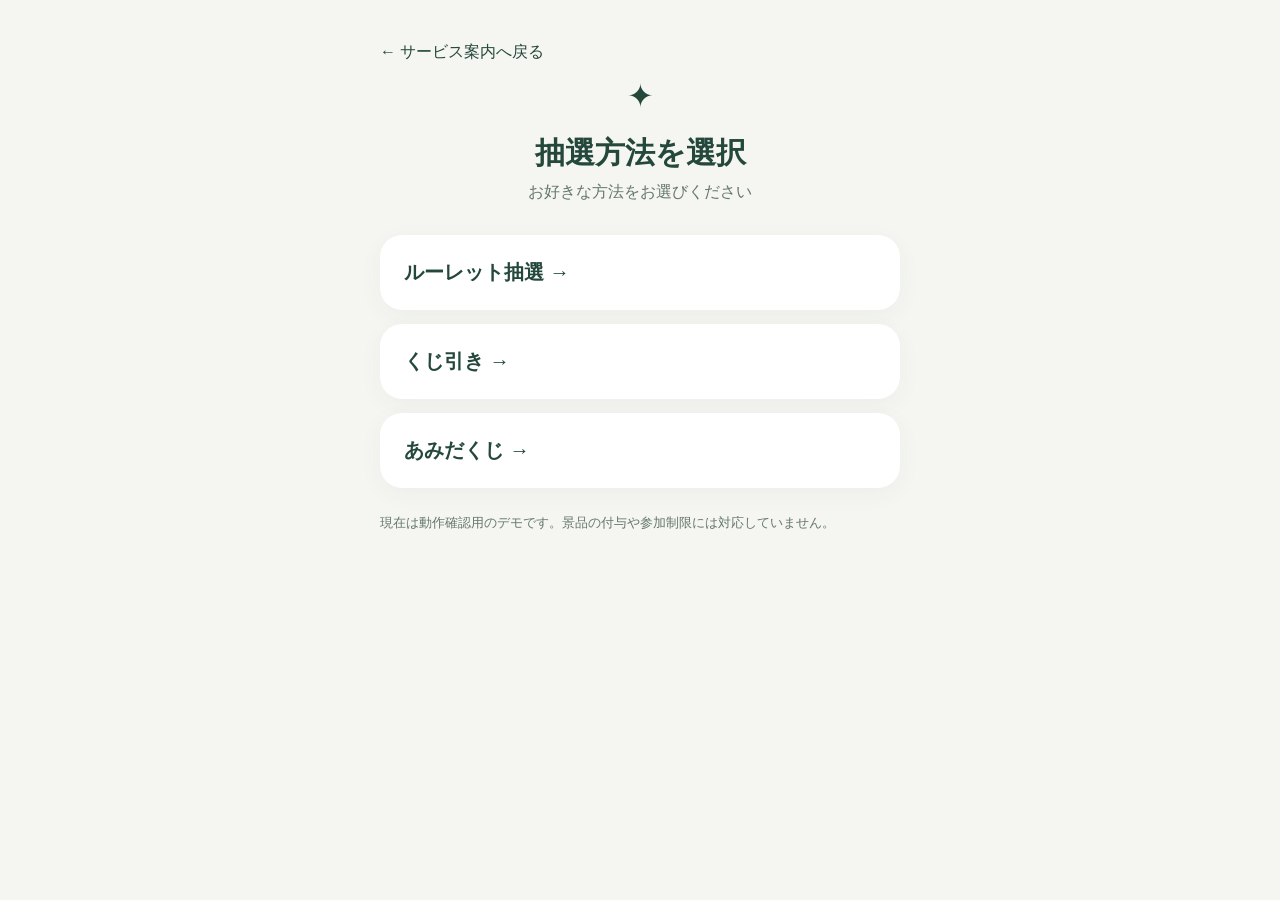
==== lottery/index.html @ 1429340f "Add files via upload" ====
<!doctype html><html lang="ja"><head><meta charset="utf-8"><meta name="viewport" content="width=device-width,initial-scale=1"><title>抽選方法を選択</title><link rel="stylesheet" href="../style.css"></head><body><main><a class="back" href="../">← サービス案内へ戻る</a><div class="spark">✦</div><h1>抽選方法を選択</h1><p class="sub">お好きな方法をお選びください</p><div id="choices" class="links"></div><p class="note">現在は動作確認用のデモです。景品の付与や参加制限には対応していません。</p></main><script src="../config.js"></script><script>
'use strict';const root=document.getElementById('choices');for(const x of window.NFC_CONFIG.lottery){if(!x.enabled)continue;const a=document.createElement('a');a.className='link';a.href='play.html?type='+encodeURIComponent(x.type);a.textContent=x.label+' →';root.append(a)}
</script></body></html>
---- style.css ----
:root{font-family:-apple-system,BlinkMacSystemFont,'Noto Sans JP',sans-serif;color:#25483c;background:#f5f6f1}*{box-sizing:border-box}body{margin:0}main{max-width:560px;margin:auto;padding:42px 20px 64px}h1{text-align:center;font-size:30px;margin:18px 0 8px}p.sub{text-align:center;color:#65776f;margin:0 0 32px}.spark{text-align:center;font-size:32px}.links{display:grid;gap:14px}.link,button{display:block;width:100%;border:0;border-radius:22px;background:white;color:#25483c;text-decoration:none;text-align:left;padding:24px;font-weight:700;font-size:20px;box-shadow:0 6px 25px #25483c0b;cursor:pointer}.link:focus-visible,button:focus-visible{outline:3px solid #287c6b}.link small{display:block;font-size:13px;color:#66796f;margin-top:8px;font-weight:400}.back{display:inline-block;margin-bottom:14px;color:#25483c;text-decoration:none}.note{font-size:13px;color:#65776f;line-height:1.7;margin-top:24px}.result{padding:28px;border-radius:22px;background:#fff;text-align:center;font-size:25px;font-weight:700;margin:20px 0;min-height:90px}.start{background:#245b48;color:white;text-align:center}footer{text-align:center;color:#89988f;font-size:12px;margin-top:36px}
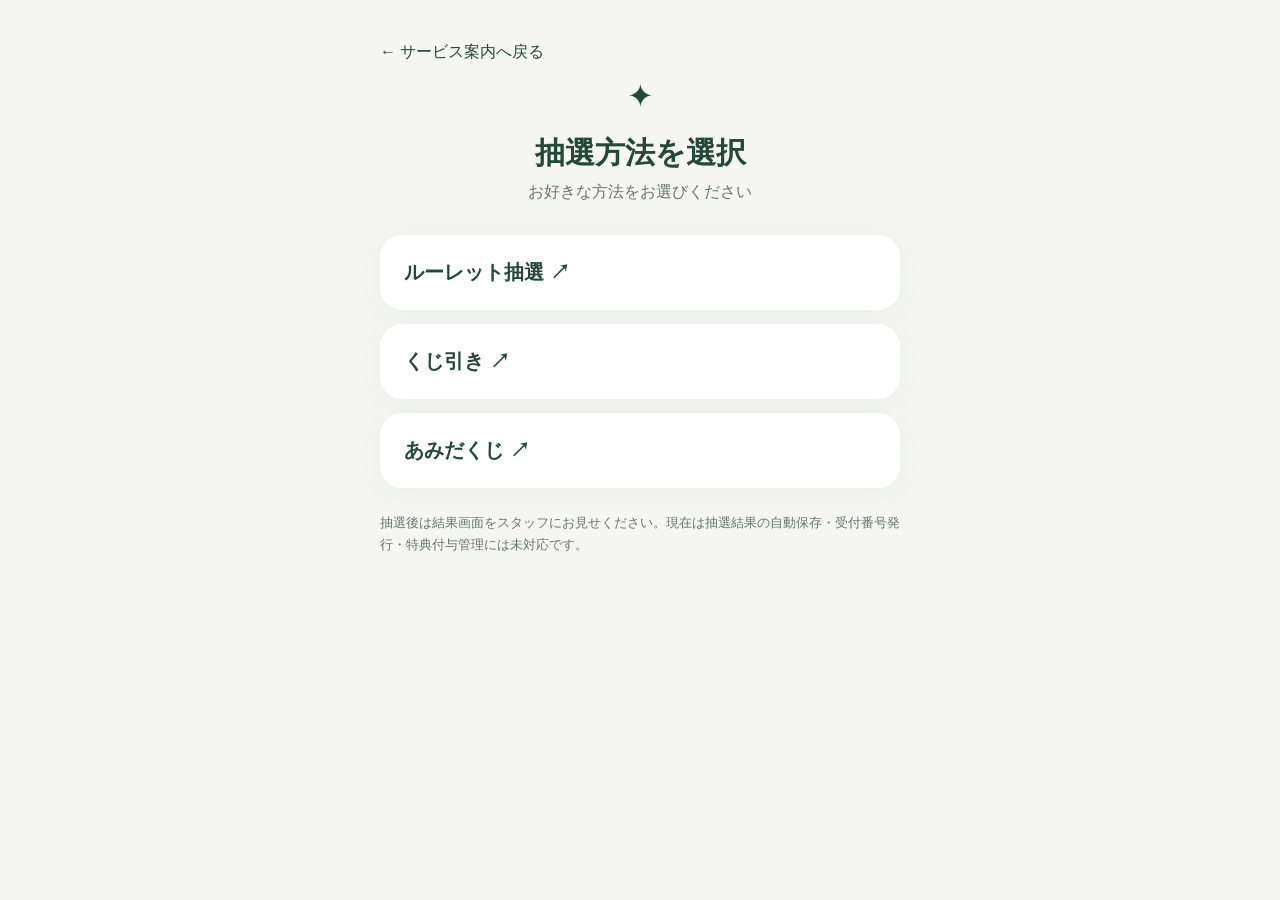
==== commit 25e3ba09: "Link lottery menu to existing GitHub lottery apps" ====
--- a/lottery/index.html
+++ b/lottery/index.html
@@ -1,3 +1,36 @@
-<!doctype html><html lang="ja"><head><meta charset="utf-8"><meta name="viewport" content="width=device-width,initial-scale=1"><title>抽選方法を選択</title><link rel="stylesheet" href="../style.css"></head><body><main><a class="back" href="../">← サービス案内へ戻る</a><div class="spark">✦</div><h1>抽選方法を選択</h1><p class="sub">お好きな方法をお選びください</p><div id="choices" class="links"></div><p class="note">現在は動作確認用のデモです。景品の付与や参加制限には対応していません。</p></main><script src="../config.js"></script><script>
-'use strict';const root=document.getElementById('choices');for(const x of window.NFC_CONFIG.lottery){if(!x.enabled)continue;const a=document.createElement('a');a.className='link';a.href='play.html?type='+encodeURIComponent(x.type);a.textContent=x.label+' →';root.append(a)}
-</script></body></html>
+<!doctype html>
+<html lang="ja">
+<head>
+  <meta charset="utf-8">
+  <meta name="viewport" content="width=device-width,initial-scale=1">
+  <meta name="theme-color" content="#f5f6f1">
+  <title>抽選方法を選択</title>
+  <link rel="stylesheet" href="../style.css">
+</head>
+<body>
+  <main>
+    <a class="back" href="../">← サービス案内へ戻る</a>
+    <div class="spark">✦</div>
+    <h1>抽選方法を選択</h1>
+    <p class="sub">お好きな方法をお選びください</p>
+    <div id="choices" class="links"></div>
+    <p class="note">抽選後は結果画面をスタッフにお見せください。現在は抽選結果の自動保存・受付番号発行・特典付与管理には未対応です。</p>
+  </main>
+  <script>
+    'use strict';
+    const choices = [
+      {label:'ルーレット抽選',url:'https://1ma-ma-ma1.github.io/ru-retto/roulette/'},
+      {label:'くじ引き',url:'https://1ma-ma-ma1.github.io/ru-retto/kuji/'},
+      {label:'あみだくじ',url:'https://1ma-ma-ma1.github.io/ru-retto/amida/'}
+    ];
+    const root=document.getElementById('choices');
+    for(const item of choices){
+      const a=document.createElement('a');
+      a.className='link';
+      a.href=item.url;
+      a.textContent=item.label+' ↗';
+      root.append(a);
+    }
+  </script>
+</body>
+</html>
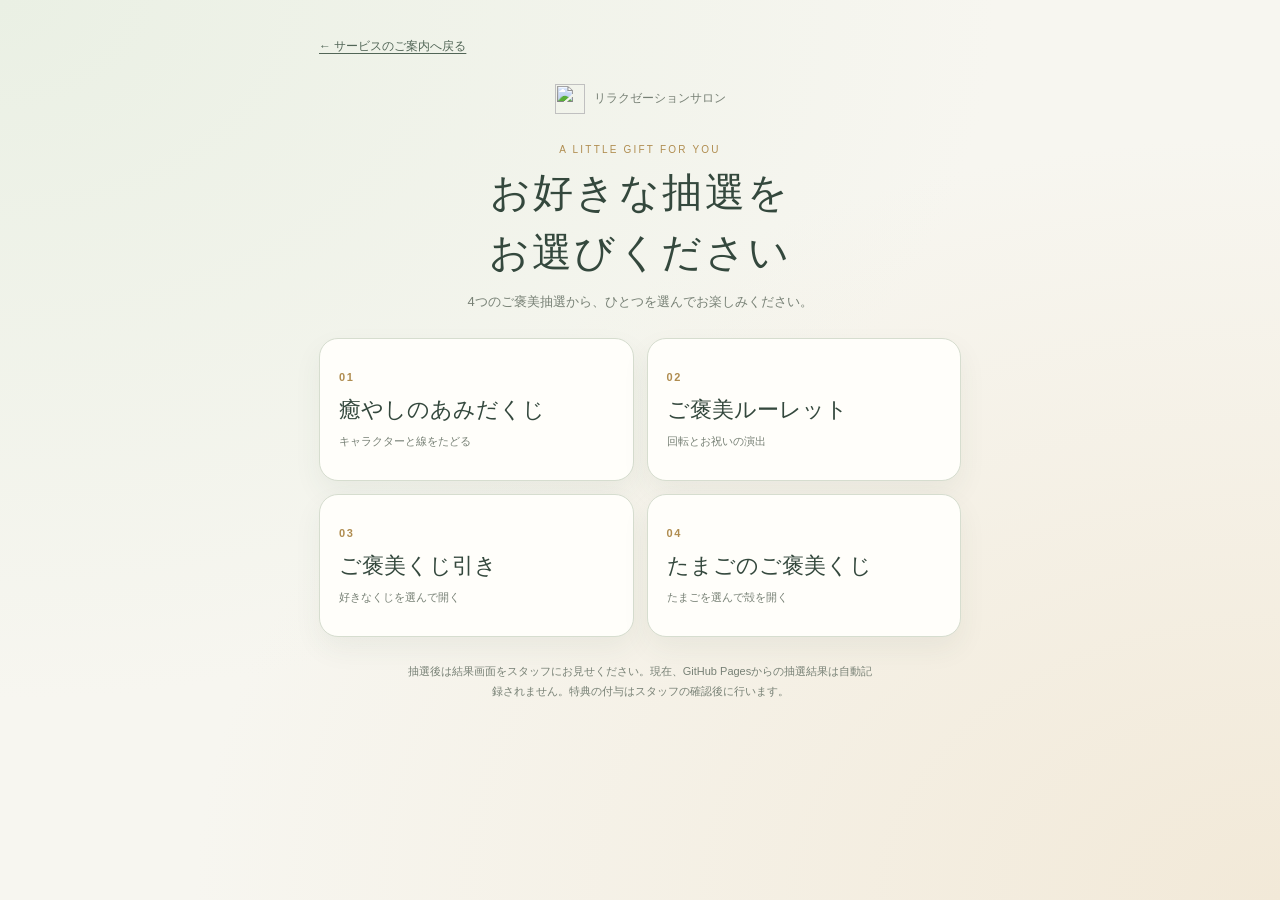
==== commit 538a62ea: "Show four integrated amida games from a single salon NFC lottery URL" ====
--- a/lottery/index.html
+++ b/lottery/index.html
@@ -3,34 +3,32 @@
 <head>
   <meta charset="utf-8">
   <meta name="viewport" content="width=device-width,initial-scale=1">
-  <meta name="theme-color" content="#f5f6f1">
-  <title>抽選方法を選択</title>
-  <link rel="stylesheet" href="../style.css">
+  <meta name="theme-color" content="#526657">
+  <meta name="description" content="4つのご褒美抽選からお好きなものをお選びください。">
+  <title>ご褒美抽選 | 抽選方法を選ぶ</title>
+  <style>
+    :root{color-scheme:light;--bg:#f7f6f0;--paper:#fffefa;--ink:#34483d;--muted:#778075;--green:#526657;--line:#d6ddcf;--gold:#b08d50;--serif:"Yu Mincho","Hiragino Mincho ProN",Georgia,serif;--sans:"Yu Gothic","Hiragino Kaku Gothic ProN",Meiryo,sans-serif}
+    *{box-sizing:border-box}body{margin:0;min-height:100dvh;background:radial-gradient(ellipse at 0% 0%,#eaf0e4,transparent 55%),radial-gradient(ellipse at 100% 100%,#f2e9d8,transparent 60%),var(--bg);color:var(--ink);font:14px/1.8 var(--sans)}
+    main{width:min(100%,680px);margin:0 auto;padding:25px 19px 60px}.back{display:inline-flex;align-items:center;min-height:44px;color:var(--green);font-size:12px;text-underline-offset:3px}.brand{display:flex;align-items:center;justify-content:center;gap:9px;margin-top:15px;font-size:12px;color:var(--muted)}.brand img{width:30px;height:30px}
+    .eyebrow{text-align:center;color:var(--gold);font-size:10px;letter-spacing:.22em;margin:27px 0 4px}h1{font:500 clamp(29px,7vw,40px)/1.5 var(--serif);text-align:center;letter-spacing:.06em;margin:0 0 7px}.lead{text-align:center;color:var(--muted);font-size:13px;margin:0 0 25px}
+    nav{display:grid;grid-template-columns:repeat(2,minmax(0,1fr));gap:13px}nav a{display:flex;flex-direction:column;justify-content:center;min-height:143px;padding:19px;border-radius:19px;border:1px solid var(--line);background:var(--paper);box-shadow:0 12px 28px #34483d10;color:var(--ink);text-decoration:none;transition:transform .2s,border-color .2s}nav a:hover{transform:translateY(-3px);border-color:var(--gold)}nav a:focus-visible,.back:focus-visible{outline:3px solid var(--gold);outline-offset:4px}.num{font-size:11px;color:var(--gold);font-weight:700;letter-spacing:.14em}nav strong{font:500 clamp(16px,4.5vw,22px)/1.6 var(--serif);margin:5px 0}nav small{font-size:11px;color:var(--muted)}.note{text-align:center;font-size:11px;color:var(--muted);margin:25px auto;max-width:470px}
+    @media(max-width:420px){nav{grid-template-columns:1fr;gap:10px}nav a{min-height:102px;padding:15px 18px}}@media(prefers-reduced-motion:reduce){nav a{transition:none}}
+  </style>
 </head>
 <body>
   <main>
-    <a class="back" href="../">← サービス案内へ戻る</a>
-    <div class="spark">✦</div>
-    <h1>抽選方法を選択</h1>
-    <p class="sub">お好きな方法をお選びください</p>
-    <div id="choices" class="links"></div>
-    <p class="note">抽選後は結果画面をスタッフにお見せください。現在は抽選結果の自動保存・受付番号発行・特典付与管理には未対応です。</p>
+    <a class="back" href="../">← サービスのご案内へ戻る</a>
+    <div class="brand"><img src="https://1ma-ma-ma1.github.io/amida/leaf.svg" alt="">リラクゼーションサロン</div>
+    <p class="eyebrow">A LITTLE GIFT FOR YOU</p>
+    <h1>お好きな抽選を<br>お選びください</h1>
+    <p class="lead">4つのご褒美抽選から、ひとつを選んでお楽しみください。</p>
+    <nav aria-label="抽選方法">
+      <a href="https://1ma-ma-ma1.github.io/amida/"><span class="num">01</span><strong>癒やしのあみだくじ</strong><small>キャラクターと線をたどる</small></a>
+      <a href="https://1ma-ma-ma1.github.io/amida/roulette/"><span class="num">02</span><strong>ご褒美ルーレット</strong><small>回転とお祝いの演出</small></a>
+      <a href="https://1ma-ma-ma1.github.io/amida/kuji/"><span class="num">03</span><strong>ご褒美くじ引き</strong><small>好きなくじを選んで開く</small></a>
+      <a href="https://1ma-ma-ma1.github.io/amida/egg/"><span class="num">04</span><strong>たまごのご褒美くじ</strong><small>たまごを選んで殻を開く</small></a>
+    </nav>
+    <p class="note">抽選後は結果画面をスタッフにお見せください。現在、GitHub Pagesからの抽選結果は自動記録されません。特典の付与はスタッフの確認後に行います。</p>
   </main>
-  <script>
-    'use strict';
-    const choices = [
-      {label:'ルーレット抽選',url:'https://1ma-ma-ma1.github.io/ru-retto/roulette/'},
-      {label:'くじ引き',url:'https://1ma-ma-ma1.github.io/ru-retto/kuji/'},
-      {label:'あみだくじ',url:'https://1ma-ma-ma1.github.io/ru-retto/amida/'}
-    ];
-    const root=document.getElementById('choices');
-    for(const item of choices){
-      const a=document.createElement('a');
-      a.className='link';
-      a.href=item.url;
-      a.textContent=item.label+' ↗';
-      root.append(a);
-    }
-  </script>
 </body>
 </html>
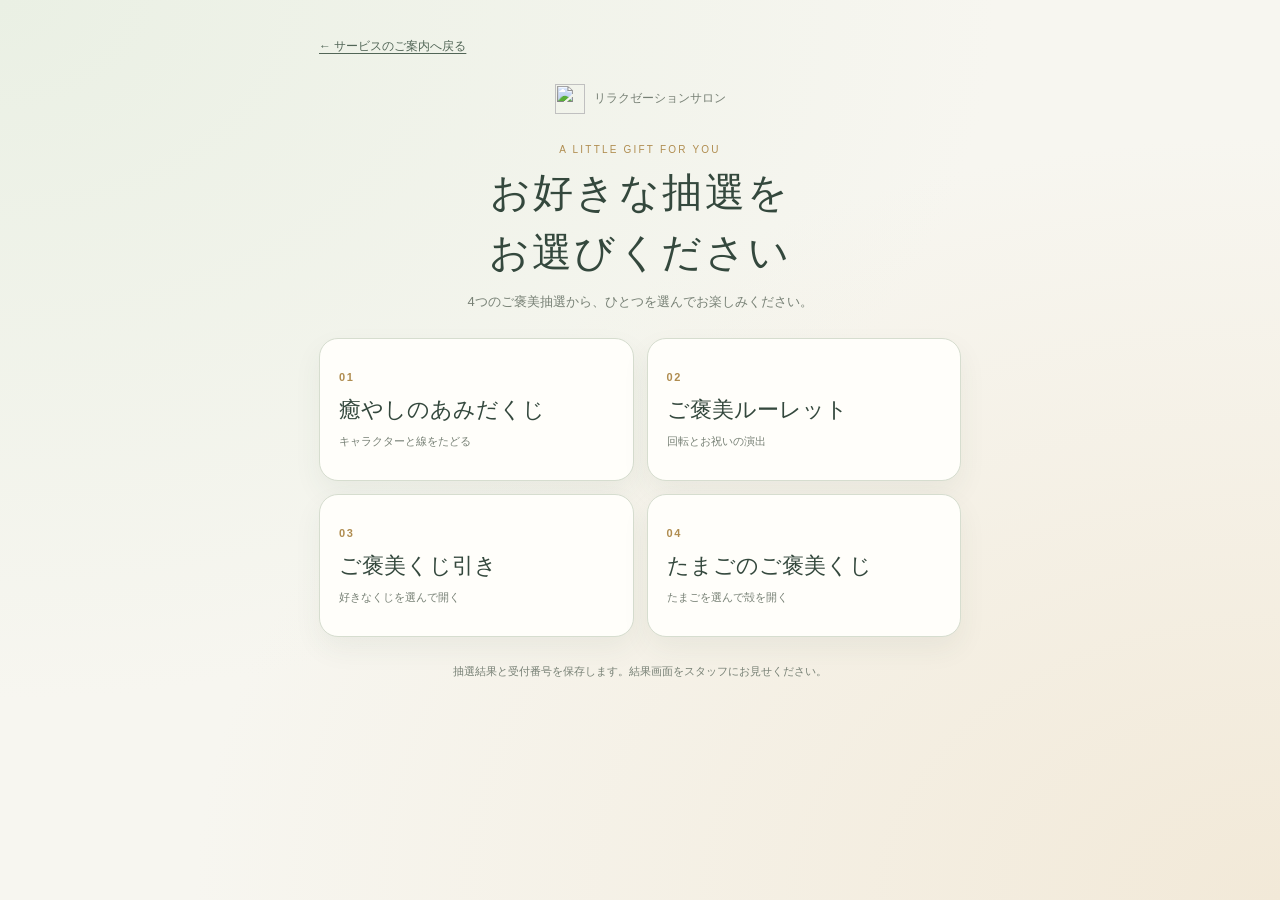
==== commit a0913e3c: "Restore five-entry NFC menu and connect four-game selection to new GAS" ====
--- a/lottery/index.html
+++ b/lottery/index.html
@@ -18,17 +18,17 @@
 <body>
   <main>
     <a class="back" href="../">← サービスのご案内へ戻る</a>
-    <div class="brand"><img src="https://1ma-ma-ma1.github.io/amida/leaf.svg" alt="">リラクゼーションサロン</div>
+    <div class="brand"><img src="https://script.google.com/macros/s/AKfycbzYsk-IEGAhZC6UyCWJzD-M6z151uSnfevvK3tLltwV-iox81KMqbh_E7v7B69Wa7sX9w/exec?game=amidaleaf.svg" alt="">リラクゼーションサロン</div>
     <p class="eyebrow">A LITTLE GIFT FOR YOU</p>
     <h1>お好きな抽選を<br>お選びください</h1>
     <p class="lead">4つのご褒美抽選から、ひとつを選んでお楽しみください。</p>
     <nav aria-label="抽選方法">
-      <a href="https://1ma-ma-ma1.github.io/amida/"><span class="num">01</span><strong>癒やしのあみだくじ</strong><small>キャラクターと線をたどる</small></a>
-      <a href="https://1ma-ma-ma1.github.io/amida/roulette/"><span class="num">02</span><strong>ご褒美ルーレット</strong><small>回転とお祝いの演出</small></a>
-      <a href="https://1ma-ma-ma1.github.io/amida/kuji/"><span class="num">03</span><strong>ご褒美くじ引き</strong><small>好きなくじを選んで開く</small></a>
-      <a href="https://1ma-ma-ma1.github.io/amida/egg/"><span class="num">04</span><strong>たまごのご褒美くじ</strong><small>たまごを選んで殻を開く</small></a>
+      <a href="https://script.google.com/macros/s/AKfycbzYsk-IEGAhZC6UyCWJzD-M6z151uSnfevvK3tLltwV-iox81KMqbh_E7v7B69Wa7sX9w/exec?game=amida"><span class="num">01</span><strong>癒やしのあみだくじ</strong><small>キャラクターと線をたどる</small></a>
+      <a href="https://script.google.com/macros/s/AKfycbzYsk-IEGAhZC6UyCWJzD-M6z151uSnfevvK3tLltwV-iox81KMqbh_E7v7B69Wa7sX9w/exec?game=roulette"><span class="num">02</span><strong>ご褒美ルーレット</strong><small>回転とお祝いの演出</small></a>
+      <a href="https://script.google.com/macros/s/AKfycbzYsk-IEGAhZC6UyCWJzD-M6z151uSnfevvK3tLltwV-iox81KMqbh_E7v7B69Wa7sX9w/exec?game=kuji"><span class="num">03</span><strong>ご褒美くじ引き</strong><small>好きなくじを選んで開く</small></a>
+      <a href="https://script.google.com/macros/s/AKfycbzYsk-IEGAhZC6UyCWJzD-M6z151uSnfevvK3tLltwV-iox81KMqbh_E7v7B69Wa7sX9w/exec?game=egg"><span class="num">04</span><strong>たまごのご褒美くじ</strong><small>たまごを選んで殻を開く</small></a>
     </nav>
-    <p class="note">抽選後は結果画面をスタッフにお見せください。現在、GitHub Pagesからの抽選結果は自動記録されません。特典の付与はスタッフの確認後に行います。</p>
+    <p class="note">抽選結果と受付番号を保存します。結果画面をスタッフにお見せください。</p>
   </main>
 </body>
 </html>
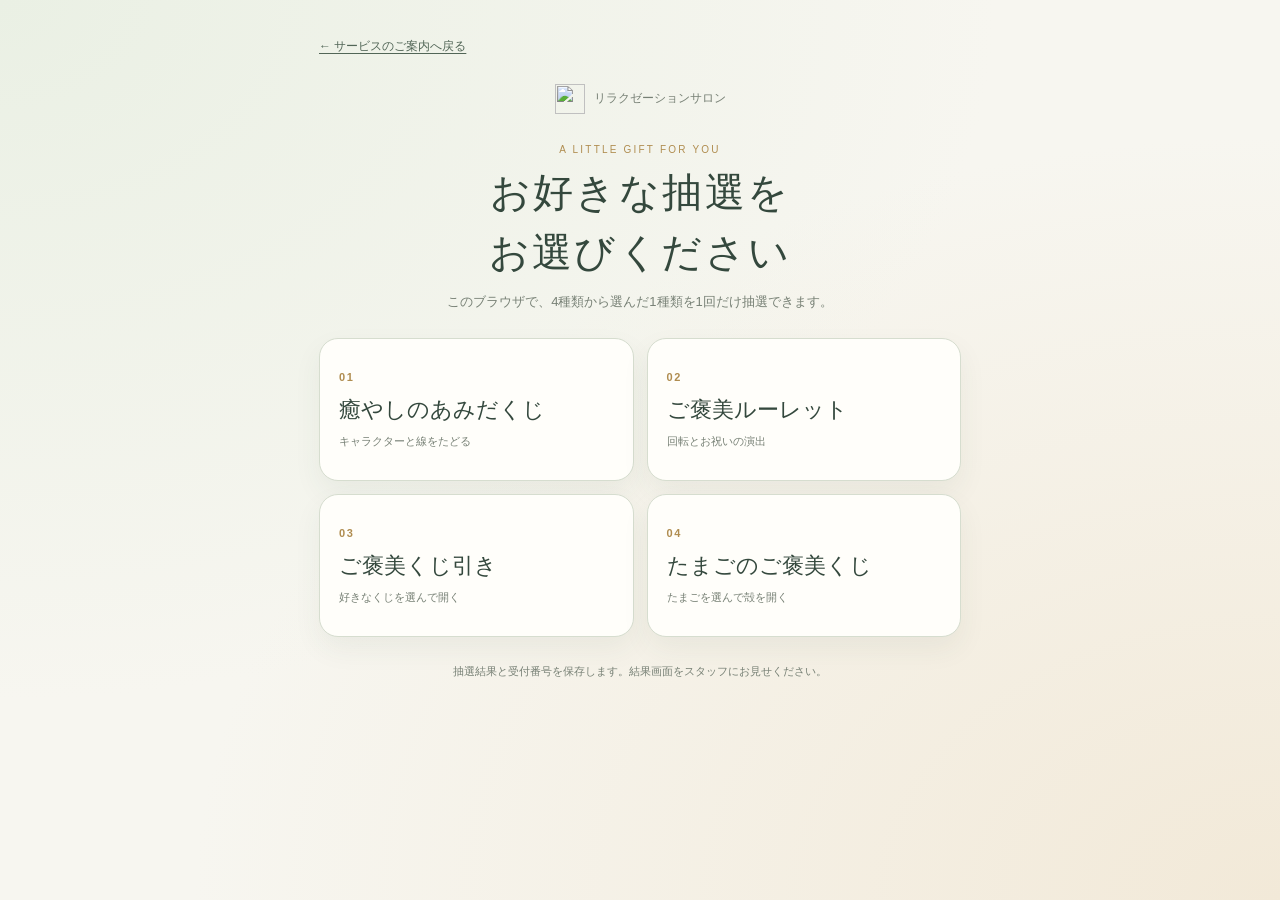
==== commit 4f224090: "Show once-only game choice and refresh isolated tag-entry links" ====
--- a/lottery/index.html
+++ b/lottery/index.html
@@ -1,34 +1,34 @@
-<!doctype html>
-<html lang="ja">
-<head>
-  <meta charset="utf-8">
-  <meta name="viewport" content="width=device-width,initial-scale=1">
-  <meta name="theme-color" content="#526657">
-  <meta name="description" content="4つのご褒美抽選からお好きなものをお選びください。">
-  <title>ご褒美抽選 | 抽選方法を選ぶ</title>
-  <style>
-    :root{color-scheme:light;--bg:#f7f6f0;--paper:#fffefa;--ink:#34483d;--muted:#778075;--green:#526657;--line:#d6ddcf;--gold:#b08d50;--serif:"Yu Mincho","Hiragino Mincho ProN",Georgia,serif;--sans:"Yu Gothic","Hiragino Kaku Gothic ProN",Meiryo,sans-serif}
-    *{box-sizing:border-box}body{margin:0;min-height:100dvh;background:radial-gradient(ellipse at 0% 0%,#eaf0e4,transparent 55%),radial-gradient(ellipse at 100% 100%,#f2e9d8,transparent 60%),var(--bg);color:var(--ink);font:14px/1.8 var(--sans)}
-    main{width:min(100%,680px);margin:0 auto;padding:25px 19px 60px}.back{display:inline-flex;align-items:center;min-height:44px;color:var(--green);font-size:12px;text-underline-offset:3px}.brand{display:flex;align-items:center;justify-content:center;gap:9px;margin-top:15px;font-size:12px;color:var(--muted)}.brand img{width:30px;height:30px}
-    .eyebrow{text-align:center;color:var(--gold);font-size:10px;letter-spacing:.22em;margin:27px 0 4px}h1{font:500 clamp(29px,7vw,40px)/1.5 var(--serif);text-align:center;letter-spacing:.06em;margin:0 0 7px}.lead{text-align:center;color:var(--muted);font-size:13px;margin:0 0 25px}
-    nav{display:grid;grid-template-columns:repeat(2,minmax(0,1fr));gap:13px}nav a{display:flex;flex-direction:column;justify-content:center;min-height:143px;padding:19px;border-radius:19px;border:1px solid var(--line);background:var(--paper);box-shadow:0 12px 28px #34483d10;color:var(--ink);text-decoration:none;transition:transform .2s,border-color .2s}nav a:hover{transform:translateY(-3px);border-color:var(--gold)}nav a:focus-visible,.back:focus-visible{outline:3px solid var(--gold);outline-offset:4px}.num{font-size:11px;color:var(--gold);font-weight:700;letter-spacing:.14em}nav strong{font:500 clamp(16px,4.5vw,22px)/1.6 var(--serif);margin:5px 0}nav small{font-size:11px;color:var(--muted)}.note{text-align:center;font-size:11px;color:var(--muted);margin:25px auto;max-width:470px}
-    @media(max-width:420px){nav{grid-template-columns:1fr;gap:10px}nav a{min-height:102px;padding:15px 18px}}@media(prefers-reduced-motion:reduce){nav a{transition:none}}
-  </style>
-</head>
-<body>
-  <main>
-    <a class="back" href="../">← サービスのご案内へ戻る</a>
-    <div class="brand"><img src="https://script.google.com/macros/s/AKfycbzYsk-IEGAhZC6UyCWJzD-M6z151uSnfevvK3tLltwV-iox81KMqbh_E7v7B69Wa7sX9w/exec?game=amidaleaf.svg" alt="">リラクゼーションサロン</div>
-    <p class="eyebrow">A LITTLE GIFT FOR YOU</p>
-    <h1>お好きな抽選を<br>お選びください</h1>
-    <p class="lead">4つのご褒美抽選から、ひとつを選んでお楽しみください。</p>
-    <nav aria-label="抽選方法">
-      <a href="https://script.google.com/macros/s/AKfycbzYsk-IEGAhZC6UyCWJzD-M6z151uSnfevvK3tLltwV-iox81KMqbh_E7v7B69Wa7sX9w/exec?game=amida"><span class="num">01</span><strong>癒やしのあみだくじ</strong><small>キャラクターと線をたどる</small></a>
-      <a href="https://script.google.com/macros/s/AKfycbzYsk-IEGAhZC6UyCWJzD-M6z151uSnfevvK3tLltwV-iox81KMqbh_E7v7B69Wa7sX9w/exec?game=roulette"><span class="num">02</span><strong>ご褒美ルーレット</strong><small>回転とお祝いの演出</small></a>
-      <a href="https://script.google.com/macros/s/AKfycbzYsk-IEGAhZC6UyCWJzD-M6z151uSnfevvK3tLltwV-iox81KMqbh_E7v7B69Wa7sX9w/exec?game=kuji"><span class="num">03</span><strong>ご褒美くじ引き</strong><small>好きなくじを選んで開く</small></a>
-      <a href="https://script.google.com/macros/s/AKfycbzYsk-IEGAhZC6UyCWJzD-M6z151uSnfevvK3tLltwV-iox81KMqbh_E7v7B69Wa7sX9w/exec?game=egg"><span class="num">04</span><strong>たまごのご褒美くじ</strong><small>たまごを選んで殻を開く</small></a>
-    </nav>
-    <p class="note">抽選結果と受付番号を保存します。結果画面をスタッフにお見せください。</p>
-  </main>
-</body>
-</html>
+<!doctype html>
+<html lang="ja">
+<head>
+  <meta charset="utf-8">
+  <meta name="viewport" content="width=device-width,initial-scale=1">
+  <meta name="theme-color" content="#526657">
+  <meta name="description" content="4つのご褒美抽選からお好きなものをお選びください。">
+  <title>ご褒美抽選 | 抽選方法を選ぶ</title>
+  <style>
+    :root{color-scheme:light;--bg:#f7f6f0;--paper:#fffefa;--ink:#34483d;--muted:#778075;--green:#526657;--line:#d6ddcf;--gold:#b08d50;--serif:"Yu Mincho","Hiragino Mincho ProN",Georgia,serif;--sans:"Yu Gothic","Hiragino Kaku Gothic ProN",Meiryo,sans-serif}
+    *{box-sizing:border-box}body{margin:0;min-height:100dvh;background:radial-gradient(ellipse at 0% 0%,#eaf0e4,transparent 55%),radial-gradient(ellipse at 100% 100%,#f2e9d8,transparent 60%),var(--bg);color:var(--ink);font:14px/1.8 var(--sans)}
+    main{width:min(100%,680px);margin:0 auto;padding:25px 19px 60px}.back{display:inline-flex;align-items:center;min-height:44px;color:var(--green);font-size:12px;text-underline-offset:3px}.brand{display:flex;align-items:center;justify-content:center;gap:9px;margin-top:15px;font-size:12px;color:var(--muted)}.brand img{width:30px;height:30px}
+    .eyebrow{text-align:center;color:var(--gold);font-size:10px;letter-spacing:.22em;margin:27px 0 4px}h1{font:500 clamp(29px,7vw,40px)/1.5 var(--serif);text-align:center;letter-spacing:.06em;margin:0 0 7px}.lead{text-align:center;color:var(--muted);font-size:13px;margin:0 0 25px}
+    nav{display:grid;grid-template-columns:repeat(2,minmax(0,1fr));gap:13px}nav a{display:flex;flex-direction:column;justify-content:center;min-height:143px;padding:19px;border-radius:19px;border:1px solid var(--line);background:var(--paper);box-shadow:0 12px 28px #34483d10;color:var(--ink);text-decoration:none;transition:transform .2s,border-color .2s}nav a:hover{transform:translateY(-3px);border-color:var(--gold)}nav a:focus-visible,.back:focus-visible{outline:3px solid var(--gold);outline-offset:4px}.num{font-size:11px;color:var(--gold);font-weight:700;letter-spacing:.14em}nav strong{font:500 clamp(16px,4.5vw,22px)/1.6 var(--serif);margin:5px 0}nav small{font-size:11px;color:var(--muted)}.note{text-align:center;font-size:11px;color:var(--muted);margin:25px auto;max-width:470px}
+    @media(max-width:420px){nav{grid-template-columns:1fr;gap:10px}nav a{min-height:102px;padding:15px 18px}}@media(prefers-reduced-motion:reduce){nav a{transition:none}}
+  </style>
+</head>
+<body>
+  <main>
+    <a class="back" href="../">← サービスのご案内へ戻る</a>
+    <div class="brand"><img src="https://1ma-ma-ma1.github.io/amida/leaf.svg" alt="">リラクゼーションサロン</div>
+    <p class="eyebrow">A LITTLE GIFT FOR YOU</p>
+    <h1>お好きな抽選を<br>お選びください</h1>
+    <p class="lead">このブラウザで、4種類から選んだ1種類を1回だけ抽選できます。</p>
+    <nav aria-label="抽選方法">
+      <a href="https://1ma-ma-ma1.github.io/amida/?v=single20261120"><span class="num">01</span><strong>癒やしのあみだくじ</strong><small>キャラクターと線をたどる</small></a>
+      <a href="https://1ma-ma-ma1.github.io/amida/roulette/?v=single20261120"><span class="num">02</span><strong>ご褒美ルーレット</strong><small>回転とお祝いの演出</small></a>
+      <a href="https://1ma-ma-ma1.github.io/amida/kuji/?v=single20261120"><span class="num">03</span><strong>ご褒美くじ引き</strong><small>好きなくじを選んで開く</small></a>
+      <a href="https://1ma-ma-ma1.github.io/amida/egg/?v=single20261120"><span class="num">04</span><strong>たまごのご褒美くじ</strong><small>たまごを選んで殻を開く</small></a>
+    </nav>
+    <p class="note">抽選結果と受付番号を保存します。結果画面をスタッフにお見せください。</p>
+  </main>
+</body>
+</html>
